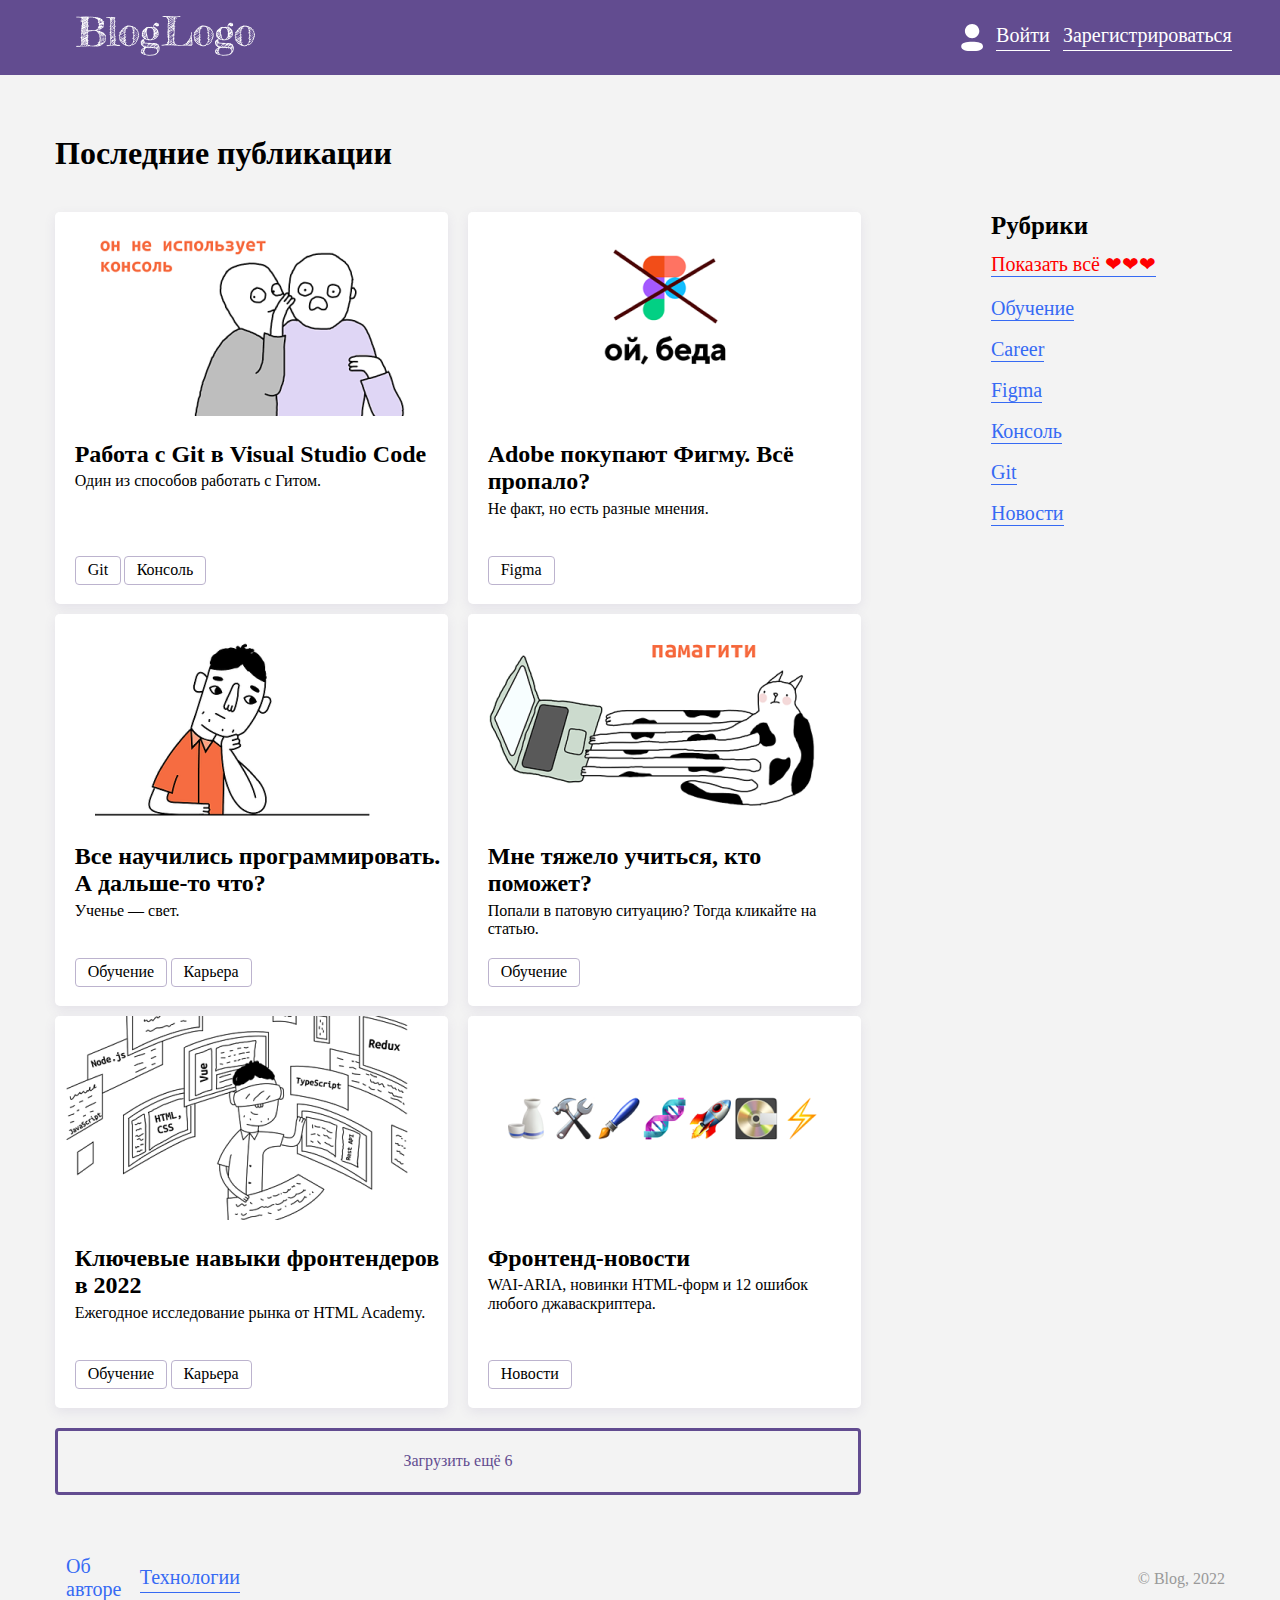
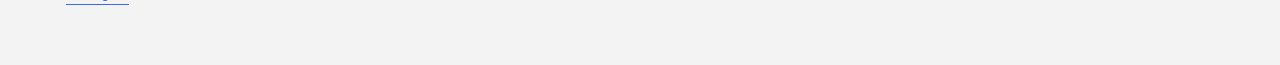
==== ЛабораторнаяРабота№6_ВасильевНикита/html/index.html @ e259a681 "Add files via upload" ====
<!DOCTYPE html>
<html lang="ru">

<head>
    <meta charset="UTF-8">
    <meta http-equiv="X-UA-Compatible" content="IE=edge">
    <meta name="viewport" content="width=device-width, initial-scale=1.0">

    <link rel="stylesheet" href="../css/reset.css">
    <link rel="stylesheet" href="../css/general_styles.css">
    
    <link rel="stylesheet" href="../css/blocks/header.css">
    <link rel="stylesheet" href="../css/blocks/footer.css">
    <link rel="stylesheet" href="../css/modal.css">
    <link rel="stylesheet" href="../css/form.css">
    <link rel="stylesheet" href="../css/main.css">

    <link rel="stylesheet" href="../css/mobile.css">

    <title>Лента публикаций</title>
</head>

<body>

    <header>
        <div class="container">
            <div class="header_content">
                <div class="logo">
                    <img src="../img/BlogLogo.png" alt="logo">
                </div>

                <div class="menu-btn">
                    <span></span>
                    <span></span>
                    <span></span>
                </div>

                <nav class="nav">
                    <div class="img_profile_div">
                        <img class="img_profile" src="../img/Profile.svg" alt="photo">
                    </div>

                    <div class="nav_links">

                        <a id="open_modalEnter" class="nav_link white_border" href="#">Войти</a>
                        <a class="nav_link white_border" href="../html/reg.html">Зарегистрироваться</a>

                    </div>
                </nav>
            </div>
        </div>
    </header>

    <div class="main m_top_60px">
        <div class="container">
            <h1 class="main_title">Последние публикации</h1>

            <div class="main_content m_top_40px">

                <div class="main_left">

                    <div class="main_items">

                        <div class="main_item" data-categories="Git, Console">
                            <img class="main_item_img" src="../img/items/img_item1.png" alt="photo">

                            <h2 class="main_item_title">Работа с Git в Visual Studio Code</h2>

                            <p class="main_item_text">Один из способов работать с Гитом.</p>

                            <div class="main_item_categories">
                                <span class="main_item_category">Git</span>
                                <span class="main_item_category">Консоль</span>
                            </div>
                        </div>

                        <div class="main_item" data-categories="Figma">
                            <img class="main_item_img" src="../img/items/img_item2.png" alt="photo">

                            <h2 class="main_item_title">Adobe покупают Фигму. Всё пропало?</h2>

                            <p class="main_item_text">Не факт, но есть разные мнения.</p>

                            <div class="main_item_categories">
                                <span class="main_item_category">Figma</span>
                            </div>
                        </div>

                        <div class="main_item" data-categories="Education, Career">
                            <div>
                                <img class="main_item_img" src="../img/items/img_item3.png" alt="photo">
                            </div>

                            <h2 class="main_item_title">Все научились программировать. А дальше-то что?</h2>

                            <p class="main_item_text">Ученье — свет.</p>

                            <div class="main_item_categories">
                                <span class="main_item_category">Обучение</span>
                                <span class="main_item_category">Карьера</span>
                            </div>
                        </div>

                        <div class="main_item" data-categories="Education">
                            <div>
                                <img class="main_item_img" src="../img/items/img_item4.png" alt="photo">
                            </div>

                            <h2 class="main_item_title">Мне тяжело учиться, кто поможет?</h2>

                            <p class="main_item_text">Попали в патовую ситуацию? Тогда кликайте на статью.</p>

                            <div class="main_item_categories">
                                <span class="main_item_category">Обучение</span>
                            </div>
                        </div>

                        <div class="main_item" data-categories="Education, Career">
                            <div>
                                <img class="main_item_img" src="../img/items/img_item5.png" alt="photo">
                            </div>

                            <h2 class="main_item_title">Ключевые навыки фронтендеров в 2022</h2>

                            <p class="main_item_text">Ежегодное исследование рынка от HTML Academy.</p>

                            <div class="main_item_categories">
                                <span class="main_item_category">Обучение</span>
                                <span class="main_item_category">Карьера</span>
                            </div>
                        </div>

                        <div class="main_item" data-categories="News">
                            <div>
                                <img class="main_item_img" src="../img/items/img_item6.png" alt="photo">
                            </div>

                            <h2 class="main_item_title">Фронтенд-новости</h2>

                            <p class="main_item_text">WAI-ARIA, новинки HTML-форм и 12 ошибок любого джаваскриптера.</p>

                            <div class="main_item_categories">
                                <span class="main_item_category">Новости</span>
                            </div>
                        </div>

                    </div>

                    <button class="add_new_items">Загрузить ещё 6</button>
                </div>

                <div class="main_navigation">
                    <h3 class="main_navigation_title">Рубрики</h3>

                    <div class="main_navigation_content">
                        <div>
                            <button id="show_all_publication" class="blue_link">Показать всё ❤❤❤</button>
                        </div>

                        <div class="headings">
                            <button class="headings_btn blue_link" data-categories="Education">Обучение</button>

                            <button class="headings_btn blue_link" data-categories="Career">Career</button>

                            <button class="headings_btn blue_link" data-categories="Figma">Figma</button>

                            <button class="headings_btn blue_link" data-categories="Console">Консоль</button>

                            <button class="headings_btn blue_link" data-categories="Git">Git</button>

                            <button class="headings_btn blue_link" data-categories="News">Новости</button>
                        </div>

                    </div>

                </div>

            </div>

            <div class="burger_blocks">
                <div class="container">

                </div>
            </div>
        </div>
    </div>

    <footer>
        <div class="container">
            <div class="footer_content">
                <div class="footer_nav">
                    <a href="https://github.com/Dice431/Laboratory" class="nav_link blue_link">Об авторе</a>
                    <a href="#" class="nav_link blue_link">Технологии</a>
                </div>

                <p class="blog_year">© Blog, 2022</p>
            </div>
        </div>
    </footer>

    <div id="modal_enter" class="modal center_window">
        <div class="modal_content center_window">
            <div class="modal_top">
                <div>
                    <h3 class="modal_title">Вход</h3>
                </div>

                <div>
                    <img id="form_img_close" src="../img/svg_close.svg" alt="close">
                </div>
            </div>

            <form class="form" action="index.html" method="post">
                <div class="form_item">
                    <label class="form_label" for="login">Логин</label>
                    <input id="login" class="form_input" type="text" name="user_name">
                </div>

                <div class="form_item m_top_20px">
                    <label class="form_label" for="password">Пароль</label>
                    <input id="password" class="form_input" type="password" name="user_password">
                </div>

                <div class="form_btns m_top_20px">
                    <button id="btn_enter" class="form_btn btn_violet">Войти</button>
                    <button id="btn_forgot_pass" class="form_btn">Забыли пароль?</button>
                </div>
            </form>
        </div>
    </div>

    <script type="module" src="../js/index.js"></script>
</body>

</html>
---- ЛабораторнаяРабота№6_ВасильевНикита/css/general_styles.css ----
body {
    background-color: #F3F3F3;
}

.container {
    width: 100%;
    max-width: 1200px;
    margin: 0 auto;
    padding: 0 15px;
}

.hide {
    display: none !important;
}

.show {
    display: block !important;
}

.hide_scroll {
    overflow: hidden;
}

.border_and_text_color_red {
    border: 1px solid #EE2222 !important; 
    color: #EE2222 !important; 
}

.d-flex-left {
    display: flex;
    justify-content: left;
}

.black_color {
    color: #222 !important;
}

.btn_violet {
    padding: 20px 40px;

    color: #fff;

    font-size: 15px;

    background: #624C90;
    border-radius: 7px;
}

.blue_link {
    color: #366AF3;

    border-bottom: 1px solid #366AF3;
}

.white_border {
    border-bottom: 1px solid #fff;
}

.color_red {
    color: #EE2222 !important;
}

.color_border_red {
    border: solid #EE2222 1px !important;
}

.m_left_10px {
    margin-left: 10px;
}

.m_top_20px {
    margin-top: 20px;
}

.m_top_40px {
    margin-top: 40px;
}

.m_top_60px {
    margin-top: 60px;
}

.white_btn {
    color: #553B8B;
    background-color: #fff;
    border-radius: 7px;

    padding: 12px 20px;
    margin: 0 28px;

    font-size: 18px;
}

button:disabled,
button[disabled]{
  background-color: #cccccc;
  color: #fff;
}

input[type=checkbox] {
	border: solid #EE2222 1px !important;
}
---- ЛабораторнаяРабота№6_ВасильевНикита/css/blocks/header.css ----
header {
    background-color: #624C90;

    padding: 15px 60px 15px 60px;
}

.logo {
    z-index: 5;
}

.header_content {
    display: flex;
    justify-content: space-between;
}


.nav_links {
    display: flex;
    align-items: center;
}

.img_profile_div {
    display: flex;
    align-items: center;
}

.img_profile {
    display: block;
}

.nav {
    display: flex;
    align-items: center;
}

.nav_link {
    margin-left: 6%;
    padding-bottom: 3px;

    font-size: 20px;
}

/* header при зарегистрованном пользователе */
.nav_links_btn {
    width: 190px;
}
---- ЛабораторнаяРабота№6_ВасильевНикита/css/blocks/footer.css ----
footer {
    margin: 60px 0;
}

.footer_content {
    display: flex;
    justify-content: space-between;
    align-items: center;
}

.footer_nav {
    display: flex;
    align-items: center;
}

.footer .nav_link:first-child {
    margin-left: 0;
    width: 100px;
}
---- ЛабораторнаяРабота№6_ВасильевНикита/css/modal.css ----
.center_window {
    position: fixed;
    top: 50%;
    left: 50%;
    transform: translate(-50%, -50%);
    z-index: 30;
}

.modal {
    display: none;

    width: 100%;
    height: 100%;

    box-shadow: 0 3px 10px -.5px rgba(0, 0, 0, .2);
    text-align: center;
    padding: 30px;
    border-radius: 3px;
    background-color: rgba(98, 76, 144, 0.7);
    transition: 0.3s all;
}

.modal_content {
    background-color: #fff;
    box-shadow: 0px 8px 24px rgba(98, 76, 144, 0.5);
    border-radius: 8px;

    padding: 25px;

    width: 35%;
    height: auto;
}

.modal_top {
    display: flex;
    justify-content: space-between;
}

.modal_title {
    font-weight: 777;
    font-size: 24px;
    line-height: 24px;
}
---- ЛабораторнаяРабота№6_ВасильевНикита/css/form.css ----
.registration_title {
    font-weight: 777;
    font-size: 36px;
}

.form {
    margin-top: 28px;
}

#form_imgClose {
    cursor: pointer;
}

.form_item {
    display: flex;
    flex-direction: column;

    text-align: left;
}

.form_label {
    color: rgba(17, 34, 68, 0.5);
    font-weight: 500;
}

.form_input {
    padding: 24px 0px 24px 24px;
    margin-top: 4px;

    color: #112244;

    border: 1px solid rgba(17, 34, 68, 0.5);
    border-radius: 5px;

    width: 100%;
    height: 74px;
}

.input_error {
    border: 1px solid #EE222280;
}

.form_btns {
    display: flex;
    align-items: center;
}

.form_btn {
    display: inline-block;
}

#btn_forgot_pass {
    color: #472A85;

    margin-left: 20px;
}


/* form registration */
.form_content {
    padding: 40px;

    background-color: #fff;
    border-radius: 8px;
}

.form_items {
    display: grid;
    grid-template-columns: repeat(2, 1fr);
    grid-column-gap: 40px;
    grid-row-gap: 20px;
}

.add_block {
    display: block;
}

.items_footer {
    margin-top: 8px;
    padding-left: 27px;
}

.item_footer {
    display: flex;
}

.item_footer_text {
    margin-left: 11px;

    font-weight: 500;
    color: rgba(60, 162, 85, 0.9);
}

.form_content_footer {
    margin-top: 20px;

    display: flex;
    align-items: center;

    text-align: left;
}

#consentToProcessing {
    margin-right: 8px;
}

.form_footer {
    margin-top: 40px;
}

.form_item_height {
    height: 232px;
}

.form_input_file {
    border: 1px solid #624C90;
}

#add_post_img {
    opacity: 0;
    visibility: hidden;
    position: absolute;
}

.form_label-add-img {
    display: block;

    width: 362px;
    padding: 20px 40px 20px 70px;

    border: 1px solid #624C90;
    border-radius: 7px;
   
    text-align: center;

    cursor: pointer;
}

.input__file-icon-wrapper {
    height: 60px;
    width: 60px;
}

.form_label-button-text {
    font-size: 17px;
    /* identical to box height, or 133% */

    color: #624C90;
}

#img_add_file {
    margin-left: 30px;

    width: 90px;
    height: 70px;
}

#form_img_close {
    cursor: pointer;
}
---- ЛабораторнаяРабота№6_ВасильевНикита/css/main.css ----
.main .container {
    position: relative;
}

.main_title {
    margin-top: 5%;
}

.main_content {
    display: flex;
    justify-content: space-between;
}

.main_left {
    width: 100%;
    max-width: 806px;
}

.main_items {
    display: grid;
    grid-template-columns: 50% 50%;
    gap: 10px;
}

.main_navigation {
    width: 20%;
}

#show_all_publication {
    color: red !important;

    margin-bottom: 20px;
    font-size: 20px;
}

.main_item {
    position: relative;

    width: 100%;
    max-width: 393px;
    height: 392px;

    box-shadow: 0px 4px 12px rgba(98, 76, 144, 0.1);
    border-radius: 5px;
    background-color: #fff;
}

.main_item_img {
    width: 100%;


    border-radius: 5px;
}

.main_item_title {
    margin-top: 20px;
    margin-left: 5%;

    font-weight: 700;
}

.main_item_text {
    margin-top: 4px;
    margin-left: 5%;
}

.main_item_categories {
    display: flex;

    position: absolute;
    bottom: 0;

    margin-left: 5%;
    margin-bottom: 5%;
}

.main_item_category {
    margin-left: 2%;

    padding: 4px 12px;
    border: 1px solid #BCB3CE;
    border-radius: 4px;
}

.main_item_category:first-child {
    margin-left: 0;
}

.add_new_items {
    display: block;
    width: 100%;

    color: #624C90;

    margin-top: 20px;
    padding: 21px 0;

    border: 3px solid #624C90;
    border-radius: 4px;
}

.main_navigation_title {
    font-size: 25px;
    font-weight: 700;
}

.main_navigation_content {
    margin-top: 5%;
}

.headings_btn {
    display: block;

    font-size: 20px;

    margin-top: 17px;
}

.headings_btn:first-child {
    margin-top: 0;
}

.blog_year {
    color: #999999;
}

.burger_title_cl {
    color: #C2B4DD;
}

.show_block {
    display: block !important;

    position: absolute;
    top: 0;
    left: 0;

    z-index: 3;
    padding-left: 15px;

    width: 100%;
    background-color: #624C90;
}

.show_nav {
    display: flex !important;

    margin-top: 3%;

    justify-content: center;
}

.burger_blocks {
    display: none;
}

.zero_marginTop {
    margin-top: 0 !important;
}

.menu-btn {
    display: none;

    width: 30px;
    height: auto;
    position: relative;
    z-index: 3;
    overflow: hidden;
}

.menu-btn span {
    width: 30px;
    height: 3px;
    position: absolute;
    top: 50%;
    left: 50%;
    transform: translate(-50%, -50%);
    background-color: #fff;
    transition: all 0.5s;
}

.menu-btn span:nth-of-type(2) {
    top: calc(50% - 8px);
}

.menu-btn span:nth-of-type(3) {
    top: calc(50% + 8px);
}

.menu-btn.active span:nth-of-type(1) {
    display: none;
}

.menu-btn.active span:nth-of-type(2) {
    top: 50%;
    transform: translate(-50%, 0%) rotate(45deg);
}

.menu-btn.active span:nth-of-type(3) {
    top: 50%;
    transform: translate(-50%, 0%) rotate(-45deg);
}

#iframe_openModal {
    width: 100%;
    height: 100vh;
}
---- ЛабораторнаяРабота№6_ВасильевНикита/css/mobile.css ----
@media screen and (max-width: 1075px) {
    .main_items {
        grid-template-columns: 100%;
    }

    .main_item {
        margin: 0 auto;
    }
}

@media screen and (max-width: 670px) {
    header {
        padding: 15px 0;
    }

    .menu-btn {
        display: block;
    }

    .nav {
        display: none;
    }

    .main_left {
        width: 100%;
    }

    .main_navigation {
        display: none;
    }

    .main {
        margin-left: 0;
    }

    #show_all_publication {
        color: #FFF !important;

        border-bottom: 1px solid #FFF;
    }

    .headings_btn {
        color: #FFF;

        border-bottom: 1px solid #FFF;
    }

    .footer {
        margin: 20px 0;
    }

    .footer_content {
        flex-direction: column;
        text-align: center;
    }

    .blog_year {
        margin-top: 30px;
    }
}
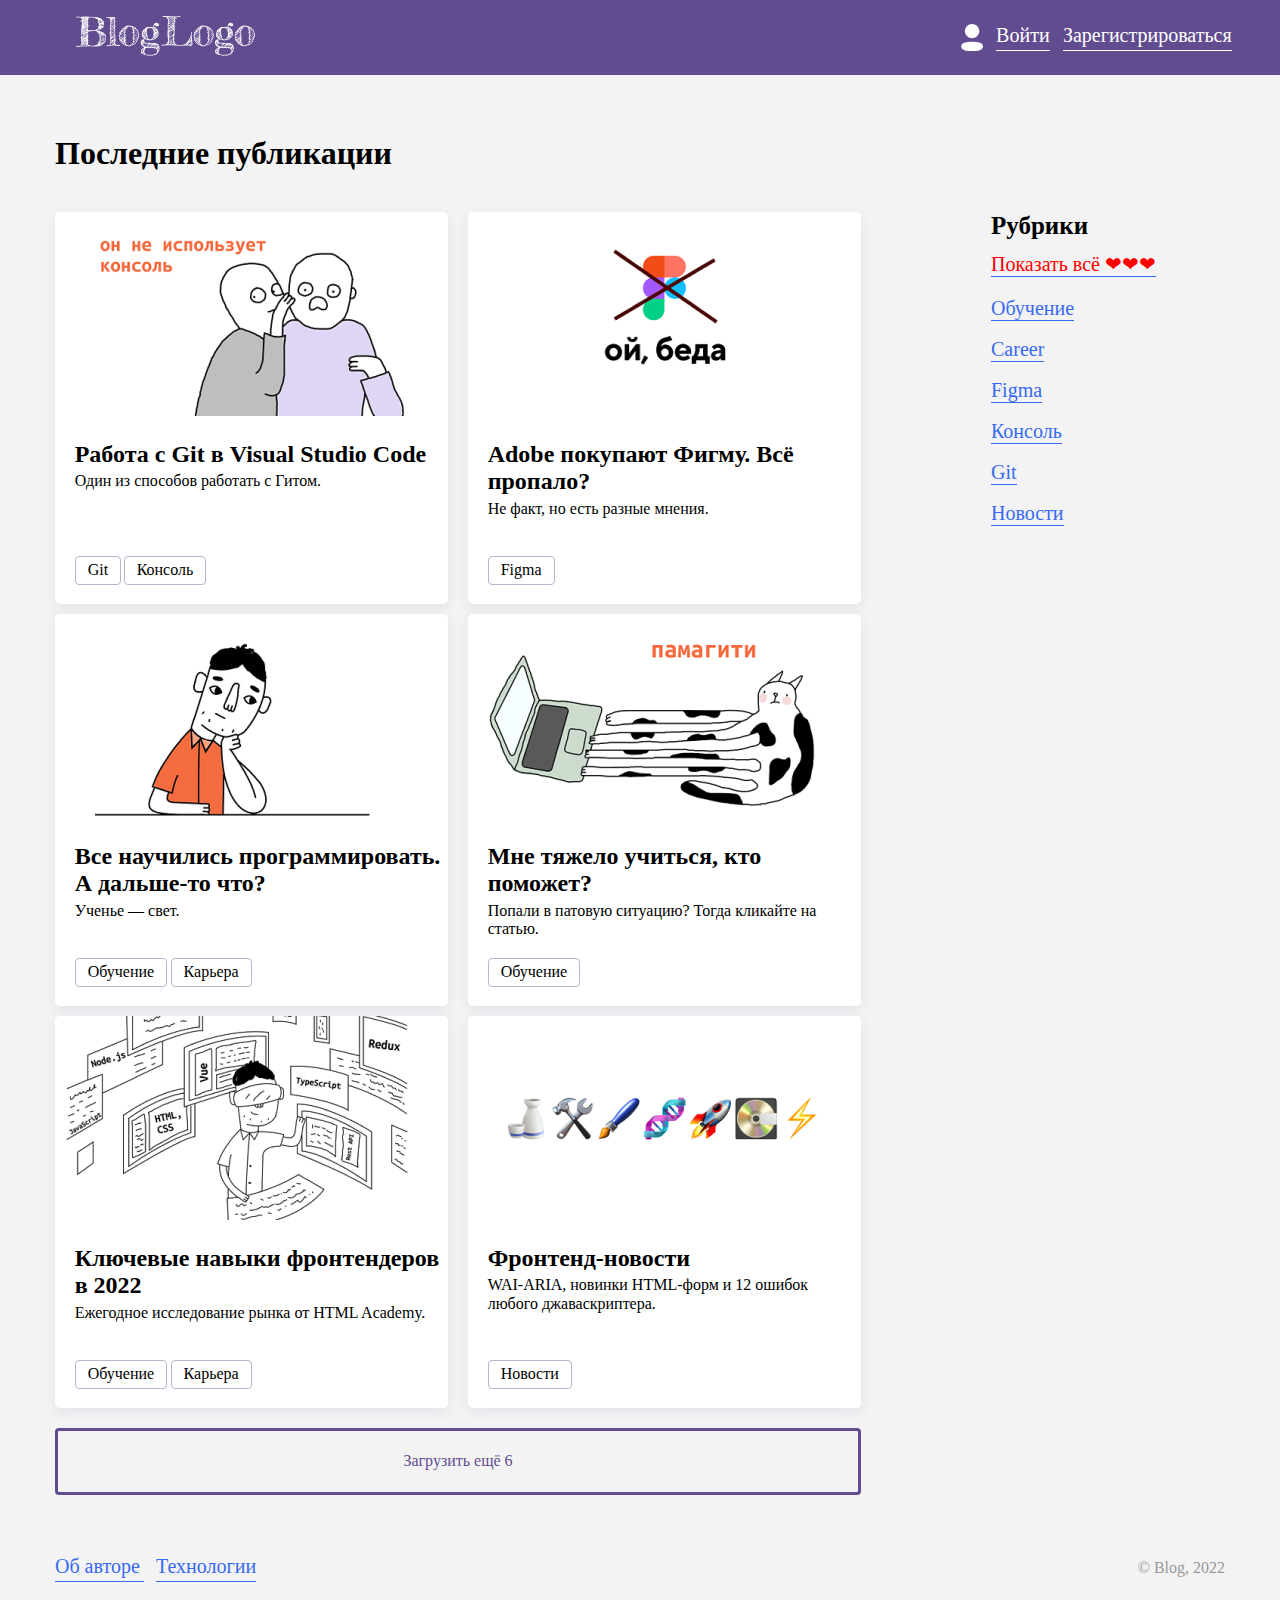
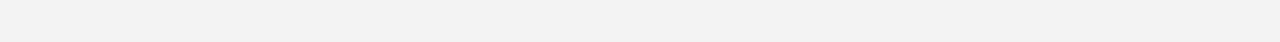
==== commit 37ed3353: "Add files via upload" ====
--- a/ЛабораторнаяРабота№6_ВасильевНикита/html/index.html
+++ b/ЛабораторнаяРабота№6_ВасильевНикита/html/index.html
@@ -11,9 +11,9 @@
     
     <link rel="stylesheet" href="../css/blocks/header.css">
     <link rel="stylesheet" href="../css/blocks/footer.css">
-    <link rel="stylesheet" href="../css/modal.css">
-    <link rel="stylesheet" href="../css/form.css">
-    <link rel="stylesheet" href="../css/main.css">
+    <link rel="stylesheet" href="../css/blocks/modal.css">
+    <link rel="stylesheet" href="../css/blocks/form.css">
+    <link rel="stylesheet" href="../css/blocks/main.css">
 
     <link rel="stylesheet" href="../css/mobile.css">
 
@@ -189,7 +189,7 @@
         <div class="container">
             <div class="footer_content">
                 <div class="footer_nav">
-                    <a href="https://github.com/Dice431/Laboratory" class="nav_link blue_link">Об авторе</a>
+                    <a href="https://github.com/Dice431/Laboratory" class="nav_link blue_link normalize_width">Об авторе</a>
                     <a href="#" class="nav_link blue_link">Технологии</a>
                 </div>
 
@@ -213,16 +213,16 @@
             <form class="form" action="index.html" method="post">
                 <div class="form_item">
                     <label class="form_label" for="login">Логин</label>
-                    <input id="login" class="form_input" type="text" name="user_name">
+                    <input id="login" class="form_input" type="text" name="user_name" required>
                 </div>
 
                 <div class="form_item m_top_20px">
                     <label class="form_label" for="password">Пароль</label>
-                    <input id="password" class="form_input" type="password" name="user_password">
+                    <input id="password" class="form_input" type="password" name="user_password" required>
                 </div>
 
                 <div class="form_btns m_top_20px">
-                    <button id="btn_enter" class="form_btn btn_violet">Войти</button>
+                    <button id="btn_enter" class="form_btn btn_violet" type="submit">Войти</button>
                     <button id="btn_forgot_pass" class="form_btn">Забыли пароль?</button>
                 </div>
             </form>
--- a/ЛабораторнаяРабота№6_ВасильевНикита/css/blocks/footer.css
+++ b/ЛабораторнаяРабота№6_ВасильевНикита/css/blocks/footer.css
@@ -13,7 +13,7 @@
     align-items: center;
 }
 
-.footer .nav_link:first-child {
+.normalize_width {
     margin-left: 0;
-    width: 100px;
+    width: 101px;
 }--- a/ЛабораторнаяРабота№6_ВасильевНикита/css/blocks/modal.css
+++ b/ЛабораторнаяРабота№6_ВасильевНикита/css/blocks/modal.css
@@ -0,0 +1,43 @@
+.center_window {
+    position: fixed;
+    top: 50%;
+    left: 50%;
+    transform: translate(-50%, -50%);
+    z-index: 30;
+}
+
+.modal {
+    display: none;
+
+    width: 100%;
+    height: 100%;
+
+    box-shadow: 0 3px 10px -.5px rgba(0, 0, 0, .2);
+    text-align: center;
+    padding: 30px;
+    border-radius: 3px;
+    background-color: rgba(98, 76, 144, 0.7);
+    transition: 0.3s all;
+}
+
+.modal_content {
+    background-color: #fff;
+    box-shadow: 0px 8px 24px rgba(98, 76, 144, 0.5);
+    border-radius: 8px;
+
+    padding: 25px;
+
+    width: 35%;
+    height: auto;
+}
+
+.modal_top {
+    display: flex;
+    justify-content: space-between;
+}
+
+.modal_title {
+    font-weight: 777;
+    font-size: 24px;
+    line-height: 24px;
+}--- a/ЛабораторнаяРабота№6_ВасильевНикита/css/blocks/form.css
+++ b/ЛабораторнаяРабота№6_ВасильевНикита/css/blocks/form.css
@@ -0,0 +1,160 @@
+.registration_title {
+    font-weight: 777;
+    font-size: 36px;
+}
+
+.form {
+    margin-top: 28px;
+}
+
+#form_imgClose {
+    cursor: pointer;
+}
+
+.form_item {
+    display: flex;
+    flex-direction: column;
+
+    text-align: left;
+}
+
+.form_label {
+    color: rgba(17, 34, 68, 0.5);
+    font-weight: 500;
+}
+
+.form_input {
+    padding: 24px 0px 24px 24px;
+    margin-top: 4px;
+
+    color: #112244;
+
+    border: 1px solid rgba(17, 34, 68, 0.5);
+    border-radius: 5px;
+
+    width: 100%;
+    height: 74px;
+}
+
+.input_error {
+    border: 1px solid #EE222280;
+}
+
+.form_btns {
+    display: flex;
+    align-items: center;
+}
+
+.form_btn {
+    display: inline-block;
+}
+
+#btn_forgot_pass {
+    color: #472A85;
+
+    margin-left: 20px;
+}
+
+
+/* form registration */
+.form_content {
+    padding: 40px;
+
+    background-color: #fff;
+    border-radius: 8px;
+}
+
+.form_items {
+    display: grid;
+    grid-template-columns: repeat(2, 1fr);
+    grid-column-gap: 40px;
+    grid-row-gap: 20px;
+}
+
+.add_block {
+    display: block;
+}
+
+.items_footer {
+    margin-top: 8px;
+    padding-left: 27px;
+}
+
+.item_footer {
+    display: flex;
+}
+
+.item_footer_text {
+    margin-left: 11px;
+
+    font-weight: 500;
+    color: rgba(60, 162, 85, 0.9);
+}
+
+.form_content_footer {
+    margin-top: 20px;
+
+    display: flex;
+    align-items: center;
+
+    text-align: left;
+}
+
+#consentToProcessing {
+    margin-right: 8px;
+}
+
+.form_footer {
+    margin-top: 40px;
+}
+
+.form_item_height {
+    height: 232px;
+}
+
+.form_input_file {
+    border: 1px solid #624C90;
+}
+
+#add_post_img {
+    opacity: 0;
+    visibility: hidden;
+    position: absolute;
+}
+
+.form_label-add-img {
+    display: block;
+
+    width: 362px;
+    padding: 20px 40px 20px 70px;
+
+    border: 1px solid #624C90;
+    border-radius: 7px;
+   
+    text-align: center;
+
+    cursor: pointer;
+}
+
+.input__file-icon-wrapper {
+    height: 60px;
+    width: 60px;
+}
+
+.form_label-button-text {
+    font-size: 17px;
+    /* identical to box height, or 133% */
+
+    color: #624C90;
+}
+
+#img_add_file {
+    margin-left: 30px;
+
+    width: 90px;
+    height: 70px;
+}
+
+#form_img_close {
+    cursor: pointer;
+}--- a/ЛабораторнаяРабота№6_ВасильевНикита/css/blocks/main.css
+++ b/ЛабораторнаяРабота№6_ВасильевНикита/css/blocks/main.css
@@ -0,0 +1,207 @@
+.main .container {
+    position: relative;
+}
+
+.main_title {
+    margin-top: 5%;
+}
+
+.main_content {
+    display: flex;
+    justify-content: space-between;
+}
+
+.main_left {
+    width: 100%;
+    max-width: 806px;
+}
+
+.main_items {
+    display: grid;
+    grid-template-columns: 50% 50%;
+    gap: 10px;
+}
+
+.main_navigation {
+    width: 20%;
+}
+
+#show_all_publication {
+    color: red !important;
+
+    margin-bottom: 20px;
+    font-size: 20px;
+}
+
+.main_item {
+    position: relative;
+
+    width: 100%;
+    max-width: 393px;
+    height: 392px;
+
+    box-shadow: 0px 4px 12px rgba(98, 76, 144, 0.1);
+    border-radius: 5px;
+    background-color: #fff;
+}
+
+.main_item_img {
+    width: 100%;
+
+
+    border-radius: 5px;
+}
+
+.main_item_title {
+    margin-top: 20px;
+    margin-left: 5%;
+
+    font-weight: 700;
+}
+
+.main_item_text {
+    margin-top: 4px;
+    margin-left: 5%;
+}
+
+.main_item_categories {
+    display: flex;
+
+    position: absolute;
+    bottom: 0;
+
+    margin-left: 5%;
+    margin-bottom: 5%;
+}
+
+.main_item_category {
+    margin-left: 2%;
+
+    padding: 4px 12px;
+    border: 1px solid #BCB3CE;
+    border-radius: 4px;
+}
+
+.main_item_category:first-child {
+    margin-left: 0;
+}
+
+.add_new_items {
+    display: block;
+    width: 100%;
+
+    color: #624C90;
+
+    margin-top: 20px;
+    padding: 21px 0;
+
+    border: 3px solid #624C90;
+    border-radius: 4px;
+}
+
+.main_navigation_title {
+    font-size: 25px;
+    font-weight: 700;
+}
+
+.main_navigation_content {
+    margin-top: 5%;
+}
+
+.headings_btn {
+    display: block;
+
+    font-size: 20px;
+
+    margin-top: 17px;
+}
+
+.headings_btn:first-child {
+    margin-top: 0;
+}
+
+.blog_year {
+    color: #999999;
+}
+
+.burger_title_cl {
+    color: #C2B4DD;
+}
+
+.show_block {
+    display: block !important;
+
+    position: absolute;
+    top: 0;
+    left: 0;
+
+    z-index: 3;
+    padding-left: 15px;
+
+    width: 100%;
+    background-color: #624C90;
+}
+
+.show_nav {
+    display: flex !important;
+
+    margin-top: 3%;
+
+    justify-content: center;
+}
+
+.burger_blocks {
+    display: none;
+}
+
+.zero_marginTop {
+    margin-top: 0 !important;
+}
+
+.menu-btn {
+    display: none;
+
+    width: 30px;
+    height: auto;
+    position: relative;
+    z-index: 3;
+    overflow: hidden;
+}
+
+.menu-btn span {
+    width: 30px;
+    height: 3px;
+    position: absolute;
+    top: 50%;
+    left: 50%;
+    transform: translate(-50%, -50%);
+    background-color: #fff;
+    transition: all 0.5s;
+}
+
+.menu-btn span:nth-of-type(2) {
+    top: calc(50% - 8px);
+}
+
+.menu-btn span:nth-of-type(3) {
+    top: calc(50% + 8px);
+}
+
+.menu-btn.active span:nth-of-type(1) {
+    display: none;
+}
+
+.menu-btn.active span:nth-of-type(2) {
+    top: 50%;
+    transform: translate(-50%, 0%) rotate(45deg);
+}
+
+.menu-btn.active span:nth-of-type(3) {
+    top: 50%;
+    transform: translate(-50%, 0%) rotate(-45deg);
+}
+
+#iframe_openModal {
+    width: 100%;
+    height: 100vh;
+}